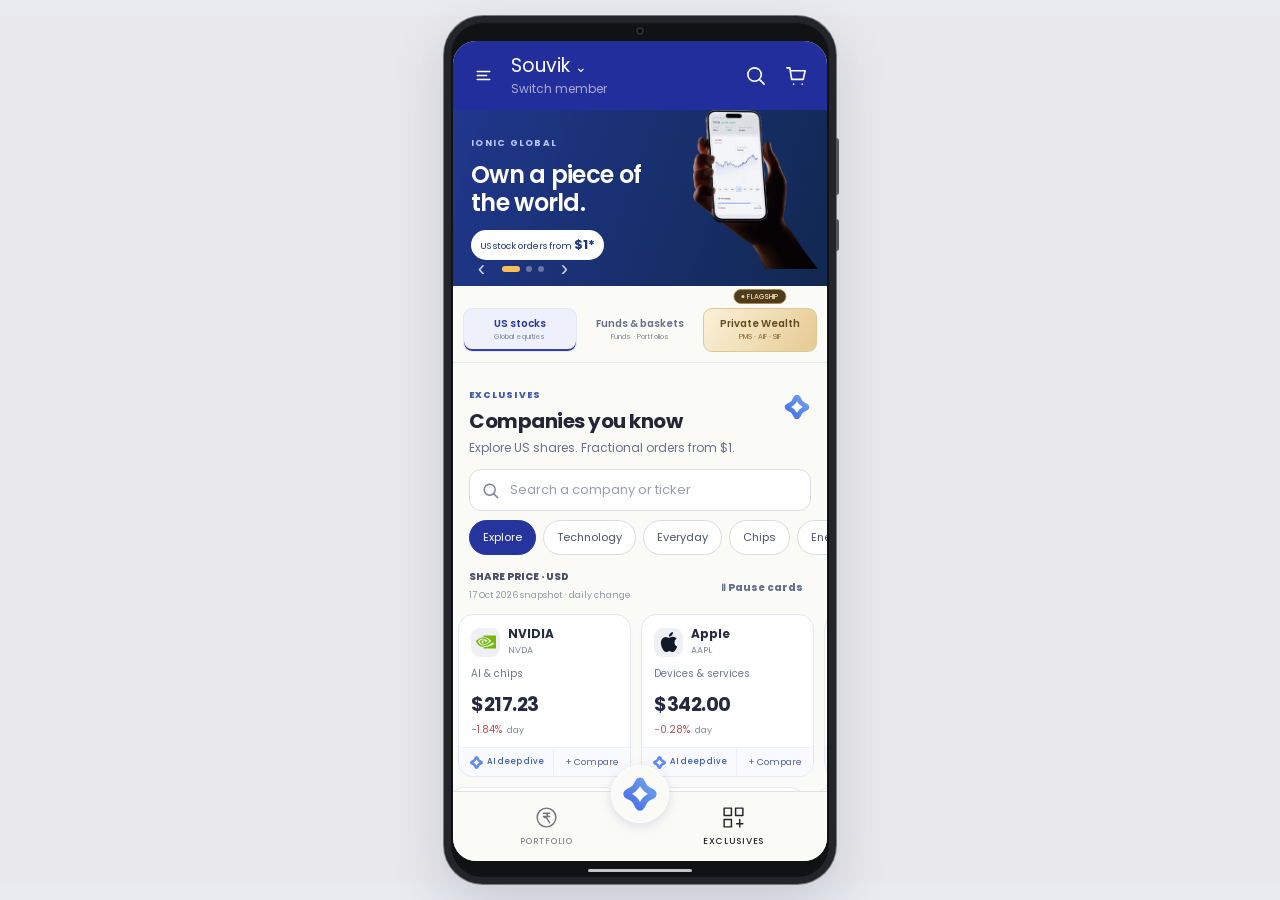
==== index.html @ fc3d350d "Add skippable Private Wealth inner-circle welcome animation" ====
<!doctype html>
<html lang="en">
<head>
  <meta charset="utf-8">
  <meta name="viewport" content="width=device-width,initial-scale=1,viewport-fit=cover">
  <meta name="theme-color" content="#252e9b">
  <title>Ionic Exclusives · Explore</title>
  <link rel="stylesheet" href="screener.css?v=4">
  <link rel="stylesheet" href="solution.css?v=9">
  <link rel="stylesheet" href="device-shell.css?v=4">
  <link rel="stylesheet" href="ai-deep-dive.css?v=1">
  <link rel="stylesheet" href="private-wealth-welcome.css?v=1">
</head>
<body>
  <main class="phone">
    <header class="head"><button class="icon" id="menu" aria-label="Menu"><svg viewBox="0 0 24 24"><path d="M4 7h16M4 12h12M4 17h16"/></svg></button><div class="member">Souvik <span>⌄</span><small>Switch member</small></div><button class="icon" id="headerSearch" aria-label="Search"><svg viewBox="0 0 24 24"><circle cx="11" cy="11" r="7"/><path d="m16 16 5 5"/></svg></button><button class="icon" id="cart" aria-label="Cart"><svg viewBox="0 0 24 24"><path d="M2 4h3l2 12h12l2-9H6M9 21h.01M18 21h.01"/></svg></button></header>
    <div class="scroll" id="scroll">
      <section class="hero" aria-label="Featured global investing"><div class="hero-copy"><span class="hero-overline">IONIC GLOBAL</span><h1>Own a piece of<br>the world.</h1><span class="hero-min">US stock orders from <b>$1*</b></span></div><img src="assets/global-phone.webp" alt="Ionic global investing preview"><div class="hero-dots"><i class="on"></i><i></i><i></i></div></section>
      <nav class="quick-nav" aria-label="Investment categories"><button id="jumpGlobal"><span>US stocks</span><small>Global equities</small></button><button id="jumpFunds"><span>Funds & baskets</span><small>Funds · Portfolios</small></button><div class="private-wealth-tab"><em class="flagship-tag" aria-hidden="true"><i></i>Flagship</em><button id="jumpMore" aria-label="Private Wealth, flagship: PMS, AIF and SIF"><span>Private Wealth</span><small>PMS · AIF · SIF</small></button></div></nav>
      <section class="discover" id="discover"><div class="section-head"><div><span class="eyebrow">EXCLUSIVES</span><h2>Companies you know</h2></div><span class="spark" aria-hidden="true"><svg viewBox="0 0 48 48" aria-hidden="true"><defs><linearGradient id="sectionStarGradient" x1="0" x2="1" y1="1" y2="0"><stop stop-color="#4365ea"/><stop offset="1" stop-color="#76a9ea"/></linearGradient></defs><path d="M24 3c6 0 7 8 10 11s11 4 11 10-8 7-11 10-4 11-10 11-7-8-10-11S3 30 3 24s8-7 11-10S18 3 24 3Z" fill="url(#sectionStarGradient)"/><path d="M24 14c3 5 5 7 10 10-5 3-7 5-10 10-3-5-5-7-10-10 5-3 7-5 10-10Z" fill="white"/></svg></span></div><p class="section-sub">Explore US shares. Fractional orders from $1.</p>
        <label class="search"><svg viewBox="0 0 24 24"><circle cx="11" cy="11" r="7"/><path d="m16 16 5 5"/></svg><input id="stockSearch" type="search" placeholder="Search a company or ticker" autocomplete="off"><button id="clearSearch" type="button" aria-label="Clear search" hidden>×</button></label>
        <div class="chips" id="chips" role="tablist" aria-label="Stock filters"><button class="active" data-filter="all" role="tab" aria-selected="true">Explore</button><button data-filter="technology" role="tab" aria-selected="false">Technology</button><button data-filter="everyday" role="tab" aria-selected="false">Everyday</button><button data-filter="semiconductors" role="tab" aria-selected="false">Chips</button><button data-filter="energy" role="tab" aria-selected="false">Energy</button><button data-filter="banking" role="tab" aria-selected="false">Banking</button></div>
        <div class="product-label"><span>SHARE PRICE · USD <small>17 Oct 2026 snapshot · daily change</small></span><button id="motionToggle" class="motion-control" aria-pressed="false">Ⅱ Pause cards</button><button id="compareTrigger" class="compare-trigger" hidden>Compare <b id="compareCount">0</b> ↗</button></div>
        <div class="stock-list" id="stockList"></div>
        <div class="funding-note"><span>ⓘ</span><p><b>US equities · capital at risk.</b> $1 is the order minimum. Account funding and FX charges are separate.</p></div>
      </section>
      <section class="other" id="other"><div class="section-head"><div><span class="eyebrow">FUNDS & STRATEGIES</span><h2>Prefer a portfolio?</h2></div></div><div class="product-tabs" role="tablist" aria-label="Other investments"><button class="active" data-product="funds" role="tab" aria-selected="true">Mutual funds</button><button data-product="managed" role="tab" aria-selected="false">Managed US</button><button data-product="edge" role="tab" aria-selected="false">Stock basket</button></div><div id="otherContent"></div></section>
      <section class="catalogue" id="flagship"><div class="flagship-heading"><span class="eyebrow">IONIC · FLAGSHIP</span><h2>Specialist strategies.<br>Distinct possibilities.</h2><p>PMS, AIF and SIF, together in one place.</p></div><button data-app-section="pms"><span class="cat-icon">◈</span><span><b>Portfolio Management</b><small>Yield Enhancer · Fixed income<br>Captured minimum ₹50L · 9 PMS</small></span><strong>›</strong></button><button data-app-section="aif"><span class="cat-icon">◎</span><span><b>Alternative Investments</b><small>India Multimanager · Equity<br>Captured minimum ₹1.4Cr · 3 AIF</small></span><strong>›</strong></button><button data-app-section="sif"><span class="cat-icon">▧</span><span><b>Specialized Funds</b><small>RedHex · Hybrid long-short<br>Captured minimum ₹10L · 6 SIF</small></span><strong>›</strong></button><p class="flagship-note">Examples from supplied Ionic screens. Eligibility and current terms apply; returns are not guaranteed.</p></section>
      <p class="footer-note">Interactive concept · historical product data. No orders are placed. Check current terms with the provider.</p>
    </div>
    <nav class="bottom" aria-label="Primary"><button id="portfolioNav"><svg viewBox="0 0 24 24" aria-hidden="true"><circle cx="12" cy="12" r="9"/><path d="M9 8h6M9 11h6m-4 0 4 6m-5-9c4 0 4 4 0 4"/></svg><small>PORTFOLIO</small></button><span class="star" aria-hidden="true"><svg viewBox="0 0 48 48" aria-hidden="true"><defs><linearGradient id="starGradient" x1="0" x2="1" y1="1" y2="0"><stop stop-color="#4365ea"/><stop offset="1" stop-color="#76a9ea"/></linearGradient></defs><path d="M24 3c6 0 7 8 10 11s11 4 11 10-8 7-11 10-4 11-10 11-7-8-10-11S3 30 3 24s8-7 11-10S18 3 24 3Z" fill="url(#starGradient)"/><path d="M24 14c3 5 5 7 10 10-5 3-7 5-10 10-3-5-5-7-10-10 5-3 7-5 10-10Z" fill="white"/></svg></span><button class="active" id="exclusivesNav"><svg viewBox="0 0 24 24" aria-hidden="true"><rect x="3" y="3" width="7" height="7"/><rect x="14" y="3" width="7" height="7"/><rect x="3" y="14" width="7" height="7"/><path d="M18 14v7m-3-3h6"/></svg><small>EXCLUSIVES</small></button></nav>
    <div class="overlay" id="overlay" hidden><section class="sheet" role="dialog" aria-modal="true" aria-labelledby="sheetTitle"><div class="sheet-bar"><span></span><button id="closeSheet" aria-label="Close">×</button></div><div id="sheetContent"></div></section></div>
  </main>
  <script src="screener.js?v=4"></script>
  <script src="strategy-data.js?v=1"></script>
  <script src="solution.js?v=8"></script>
  <script src="ai-research-data.js?v=1"></script>
  <script src="ai-deep-dive.js?v=1"></script>
  <script src="private-wealth-welcome.js?v=1"></script>
  <script src="device-shell.js?v=4"></script>
</body>
</html>
---- screener.css ----
:root{font-family:Roboto,"Segoe UI",Arial,sans-serif;color:#242638;background:#e9ebf0}*{box-sizing:border-box}body{margin:0}button,input{font:inherit}button{cursor:pointer}.phone{width:min(100%,420px);height:100dvh;margin:auto;background:#fafaf7;position:relative;display:flex;flex-direction:column;overflow:hidden;box-shadow:0 15px 55px #18224c21}.status{height:26px;background:#fff;color:#343744;display:flex;justify-content:space-between;align-items:center;padding:0 18px;font-size:12px;flex:none}.status-icons{font-size:10px;color:#5867c4}.head{height:66px;flex:none;background:#26309c;color:white;display:flex;align-items:center;padding:0 15px;gap:13px}.icon{border:0;background:none;color:white;width:27px;height:30px;padding:2px;display:grid;place-items:center}.icon svg,.search svg{width:24px;height:24px;fill:none;stroke:currentColor;stroke-width:1.8;stroke-linecap:round;stroke-linejoin:round}.member{font-size:19px;line-height:1.05;flex:1}.member span{font-size:16px}.member small{display:block;color:#bfc5ef;font-size:12px;margin-top:5px}.scroll{flex:1;overflow:auto;scrollbar-width:none;padding-bottom:25px}.scroll::-webkit-scrollbar{display:none}.hero{height:167px;background:linear-gradient(115deg,#20378d 0%,#112851 80%);position:relative;overflow:hidden;color:white}.hero-copy{position:relative;z-index:1;padding:20px 19px}.hero-overline{font-size:9px;letter-spacing:.14em;color:#bac7ff;font-weight:700}.hero h1{font-family:Georgia,serif;font-size:25px;line-height:1.06;margin:11px 0 13px;letter-spacing:-.03em}.hero-min{display:inline-block;background:#fff;color:#1b3377;padding:7px 10px;border-radius:20px;font-size:11px}.hero-min b{font-size:13px}.hero img{position:absolute;width:171px;height:178px;object-fit:contain;right:7px;top:0}.hero-dots{position:absolute;bottom:9px;left:19px;display:flex;gap:4px}.hero-dots i{width:5px;height:5px;border-radius:5px;background:#ffffff6b}.hero-dots i.on{width:14px;background:#ffc268}.discover,.other{padding:19px 17px 0}.section-head{display:flex;align-items:end;justify-content:space-between}.eyebrow{font-size:9px;font-weight:800;letter-spacing:.13em;color:#4158ad}.section-head h2,.assisted h2{font-family:Georgia,serif;font-size:21px;line-height:1.12;letter-spacing:-.025em;margin:5px 0 0}.spark{font-size:26px;color:#6880e8}.section-sub{font-size:12px;color:#777d8d;margin:7px 0 14px}.search{height:43px;background:#fff;border:1px solid #dcdfea;border-radius:10px;display:flex;align-items:center;gap:8px;padding:0 11px;color:#77809a}.search svg{width:19px;height:19px}.search input{border:0;outline:0;min-width:0;flex:1;font-size:13px;background:transparent;color:#252b3c}.search input::placeholder{color:#989dac}.search button{background:none;border:0;font-size:21px;color:#727a92}.chips,.product-tabs{display:flex;gap:7px;overflow:auto;scrollbar-width:none;margin:12px -17px 0;padding:0 17px 4px}.chips::-webkit-scrollbar,.product-tabs::-webkit-scrollbar{display:none}.chips button,.product-tabs button{white-space:nowrap;border:1px solid #d8dce7;background:#fff;color:#4d5366;border-radius:18px;padding:7px 12px;font-size:11px}.chips button.active,.product-tabs button.active{background:#26349e;border-color:#26349e;color:#fff}.product-label{display:flex;align-items:center;justify-content:space-between;color:#4b5269;font-size:10px;font-weight:800;letter-spacing:.07em;margin:12px 0 7px}.product-label small{font-weight:400;letter-spacing:0;color:#9297a5;margin-left:5px;font-size:9px}.compare-trigger{border:0;background:none;color:#3447b7;font-size:11px;font-weight:700}.compare-trigger b{background:#e8ebff;border-radius:9px;padding:2px 5px}.stock-list{background:#fff;border:1px solid #e4e6eb;border-radius:13px;overflow:hidden}.stock-row{display:grid;grid-template-columns:35px minmax(0,1fr) auto;column-gap:9px;align-items:center;padding:11px 10px 10px;min-height:78px;position:relative}.stock-row+.stock-row{border-top:1px solid #eceef1}.stock-logo{width:34px;height:34px;border-radius:10px;background:#eef0f6;display:grid;place-items:center;font-weight:800;font-size:17px;color:#42495d}.stock-logo img{width:22px;height:22px;object-fit:contain}.stock-logo.nvidia{background:#eef9e7}.stock-logo.apple{background:#eef0f2}.stock-logo.google{background:#f0f4ff}.stock-logo.microsoft{background:#f1f3f8}.stock-main{min-width:0}.stock-main strong,.stock-main small{display:block;white-space:nowrap;overflow:hidden;text-overflow:ellipsis}.stock-main strong{font-size:13px}.stock-main small{font-size:10px;color:#8d93a1;margin-top:3px}.stock-right{text-align:right;white-space:nowrap}.stock-right strong{display:block;font-size:13px}.stock-right small{display:block;margin-top:3px;font-size:10px}.up{color:#0b9d65}.down{color:#d54c62}.stock-actions{grid-column:2/4;display:flex;justify-content:space-between;align-items:center;margin-top:9px}.stock-actions .fraction{font-size:10px;color:#5360a8}.stock-actions .fraction b{color:#26349e}.stock-actions button.buy{border:0;background:#132c6b;color:#fff;border-radius:7px;padding:6px 13px;font-size:11px;font-weight:700}.stock-actions button.compare{border:0;background:none;color:#777e92;font-size:11px;padding:5px 0}.stock-actions button.compare.selected{color:#2a42ab;font-weight:700}.empty{padding:25px 15px;text-align:center;color:#72798a;font-size:13px}.funding-note{display:flex;gap:7px;background:#eff2fa;color:#68718a;border-radius:9px;margin-top:10px;padding:9px 10px}.funding-note span{color:#3447ab;font-size:14px}.funding-note p{margin:0;font-size:10px;line-height:1.4}.funding-note b{color:#333b58}.other{padding-top:27px}.product-tabs{margin-top:15px}.other-card{background:#fff;border:1px solid #e5e7ec;border-radius:12px;margin-top:10px;overflow:hidden}.other-card .card-title{font-size:13px;font-weight:700;padding:14px 13px 8px}.other-card .card-sub{color:#818798;font-size:10px;padding:0 13px 10px}.fund-row{display:grid;grid-template-columns:1fr auto;align-items:center;gap:8px;border-top:1px solid #eceef1;padding:11px 13px}.fund-row b{font-size:12px}.fund-row small{display:block;font-size:10px;color:#999eaa;margin-top:3px}.fund-row strong{font-size:13px;color:#0b9d65;text-align:right}.fund-row strong small{font-weight:400}.fund-row button,.other-cta{border:0;background:#ecf0ff;color:#253fa9;border-radius:7px;padding:7px 10px;font-size:10px;font-weight:700}.fund-row button{grid-column:2}.other-metrics{display:flex;justify-content:space-between;border-top:1px solid #eceef1;padding:12px 13px}.other-metrics div{display:flex;flex-direction:column;gap:4px}.other-metrics small{color:#9297a6;font-size:10px}.other-metrics b{font-size:12px}.other-cta{margin:0 13px 13px;padding:9px 13px}.other-disclosure{font-size:10px;color:#858b98;margin:9px 2px 0;line-height:1.4}.assisted{margin:27px 17px 0;padding:17px;border-radius:12px;background:#eef0f5}.assisted p{font-size:12px;color:#767b89;margin:7px 0 13px}.assisted button{border:0;background:#fff;border-radius:7px;padding:9px 12px;color:#27399c;font-weight:700;font-size:11px}.assisted button span{margin-left:9px}.footer-note{font-size:9px;color:#a2a6af;line-height:1.4;padding:13px 18px 0}.bottom{height:69px;flex:none;background:#f8f8f5;border-top:1px solid #dee0e5;display:flex;justify-content:space-around;align-items:center;position:relative}.bottom button{border:0;background:none;color:#828898;display:flex;flex-direction:column;align-items:center;gap:3px;font-size:11px;letter-spacing:.06em;min-width:100px}.bottom button.active{color:#262d42}.bottom small{font-size:9px}.rupee,.grid-icon{font-size:22px;height:27px}.rupee{border:1px solid #9196a2;border-radius:50%;font-size:17px;width:26px;height:26px}.star{position:absolute;left:50%;transform:translateX(-50%);top:-25px;width:55px;height:55px;border-radius:50%;background:#f6f7fb;color:#5578df;box-shadow:0 3px 12px #43529032;display:grid;place-items:center;font-size:27px}.overlay{position:absolute;inset:0;background:#11162a8c;z-index:20;display:flex;align-items:end}.overlay[hidden]{display:none}.sheet{background:#fff;border-radius:18px 18px 0 0;width:100%;max-height:83%;overflow:auto;padding:0 18px calc(22px + env(safe-area-inset-bottom));box-shadow:0 -10px 30px #1d264533}.sheet-bar{height:37px;display:flex;justify-content:center;align-items:start;position:sticky;top:0;background:#fff;z-index:1}.sheet-bar span{width:37px;height:4px;border-radius:4px;background:#d5d9e1;margin-top:9px}.sheet-bar button{position:absolute;right:0;top:4px;background:none;border:0;color:#596072;font-size:25px}.sheet h2{font-family:Georgia,serif;font-size:23px;margin:1px 0 6px}.sheet p{color:#737a8b;font-size:12px;line-height:1.45}.sheet .quote{font-size:24px;color:#252c47;font-weight:800;margin:13px 0}.sheet .quote small{font-size:12px;font-weight:500;margin-left:6px}.sheet-facts{border:1px solid #e6e8ee;border-radius:10px;margin:16px 0;overflow:hidden}.sheet-facts div{display:flex;justify-content:space-between;gap:10px;padding:10px 12px;font-size:11px}.sheet-facts div+div{border-top:1px solid #edf0f4}.sheet-facts span{color:#848a99}.sheet-facts b{text-align:right}.sheet .primary{display:block;border:0;background:#152d72;color:#fff;border-radius:8px;padding:12px;width:100%;font-weight:700;font-size:13px}.sheet .secondary{display:block;border:0;background:none;color:#4252a0;margin:9px auto 0;font-size:11px}.step-note{background:#f1f3fa;border-radius:9px;padding:10px 11px;margin:14px 0!important;color:#565f77!important}.compare-table{display:grid;grid-template-columns:1fr 1fr;gap:8px;margin:15px 0}.compare-table article{border:1px solid #e2e6ef;border-radius:10px;padding:11px}.compare-table b,.compare-table small{display:block}.compare-table small{color:#8990a0;margin-top:9px;font-size:10px}.compare-table strong{display:block;margin-top:3px;font-size:13px}.nav-placeholder{text-align:center;padding:12px 0}
@media(min-width:600px){.phone{height:min(900px,95dvh);margin:2.5dvh auto;border-radius:18px}.status{border-radius:18px 18px 0 0}}
.catalogue{margin:27px 17px 0;padding:17px;border-radius:12px;background:#eef0f5}.catalogue h2{font-family:Georgia,serif;font-size:21px;margin:5px 0 14px}.catalogue>button:not(.full-app){display:flex;align-items:center;gap:11px;text-align:left;background:#fff;border:1px solid #e2e5ee;border-radius:10px;width:100%;padding:10px;margin-top:7px;color:#263049}.catalogue>button>span:nth-child(2){flex:1}.catalogue b,.catalogue small{display:block}.catalogue b{font-size:12px}.catalogue small{font-size:10px;color:#8b91a0;margin-top:3px}.catalogue .cat-icon{width:30px;height:30px;border-radius:8px;background:#e7ecff;color:#405ac3;display:grid;place-items:center;font-size:18px}.catalogue strong{font-size:19px;color:#8290b4}.catalogue .full-app{border:0;background:none;color:#3045a9;margin-top:13px;font-size:11px;font-weight:700;padding:4px 0}
---- solution.css ----
/* Solution refinement: compact Android cards, calmer type and motion controls. */
.phone{max-width:420px;background:#f7f8fc}.head{height:60px}.hero{height:146px}.hero-copy{padding:17px 20px}.hero h1{font-family:"Segoe UI",Arial,sans-serif;font-size:25px;font-weight:650;line-height:1.12;margin:8px 0 10px}.hero img{width:152px;height:158px;right:12px;top:0}.hero-overline{font-size:9px}.hero-min{padding:5px 9px}.hero-dots{display:none}

.discover,.other{padding:17px 16px 0}.section-head h2,.catalogue h2{font-family:"Segoe UI",Arial,sans-serif;font-size:20px;font-weight:650;letter-spacing:-.5px}.eyebrow{font-size:9px;letter-spacing:.12em}.section-sub{font-size:12px;margin:7px 0 12px;color:#69728a}.search{height:42px;border-radius:12px}.chips{margin-top:9px}.chips button{font-size:11px;padding:8px 13px}.product-label{margin:10px 0 8px;letter-spacing:0}.product-label small{display:block;margin:4px 0;font-size:9px}.motion-control{background:transparent;border:0;color:#64718c;font-size:10px;padding:8px;min-height:32px}.discovery-rails{margin:0 -16px}.stock-rail{overflow-x:auto;scrollbar-width:none;touch-action:pan-x;cursor:grab;margin-bottom:10px;overscroll-behavior-x:contain}.stock-rail::-webkit-scrollbar{display:none}.stock-rail:active{cursor:grabbing}.rail-track,.rail-group{display:flex;width:max-content}.rail-group{gap:10px;padding-right:10px}.discovery-card{width:173px;flex:none;background:#fff;border:1px solid #e3e7f2;border-radius:15px;overflow:hidden;user-select:none;box-shadow:0 2px 5px #18295304}.card-open{width:100%;padding:12px 12px 9px;background:none;border:0;text-align:left;color:#242b40;display:block}.card-heading{display:flex;align-items:center;gap:8px}.card-heading b{display:block;font-size:12px;line-height:1.15;max-width:108px;white-space:nowrap;overflow:hidden;text-overflow:ellipsis}.card-heading small{display:block;color:#7e8799;font-size:9px;margin-top:3px}.stock-logo{width:29px;height:29px;flex:none;border-radius:9px;font-size:14px}.stock-logo img{width:20px;height:20px}.business{display:block;color:#6e778c;font-size:10px;margin-top:9px}.card-price{display:block;font-size:19px;font-weight:650;letter-spacing:-.5px;margin-top:8px}.card-move{display:block;font-size:10px;margin-top:3px}.card-move small{color:#838a9b;font-size:9px;margin-left:2px}.card-compare{width:100%;background:#f9faff;border:0;border-top:1px solid #edf0f7;color:#53619c;font-size:10px;height:29px}.card-compare.selected{color:#26349e;background:#edf0ff;font-weight:700}.discovery-grid{display:grid;grid-template-columns:1fr 1fr;gap:10px}.discovery-grid .discovery-card{width:100%}.compare-trigger{font-size:11px;background:#e9edff;border-radius:8px;padding:8px 10px}.compare-trigger:disabled{color:#7982a1}.funding-note{margin:10px 0 0;padding:9px 11px;border-radius:9px;background:#eef1f8;gap:7px}.funding-note p{font-size:10px;line-height:1.5}.funding-note p b{font-weight:600}.funding-note span{font-size:13px}.other{padding-top:24px}.fund-intro{font-size:12px;font-weight:600;display:flex;justify-content:space-between;margin:14px 0 8px}.fund-intro span{font-size:9px;color:#8790a3;font-weight:400}.fund-tile{display:flex;width:100%;gap:10px;align-items:center;background:#fff;border:1px solid #e5e8f0;border-radius:12px;padding:13px 11px;margin:8px 0;text-align:left;color:#30374b}.fund-tile img{width:31px;height:31px;object-fit:contain}.fund-tile>span{flex:1}.fund-tile b{font-size:12px;line-height:1.4;display:block}.fund-tile small{display:block;font-size:9px;color:#7d8596;margin-top:4px}.fund-tile>strong{color:#138066;font-size:16px;font-weight:650;text-align:right;white-space:nowrap}.fund-tile>strong small{color:#5869a0;font-weight:500}.managed-card{background:#fff;border:1px solid #e3e7f2;border-radius:15px;padding:17px;margin-top:13px}.managed-card>small{font-size:9px;color:#77829c;letter-spacing:.07em}.managed-card h3{font-size:20px;margin:8px 0}.managed-card p{font-size:12px;line-height:1.5;color:#69738a}.managed-symbol{float:right;background:#edf3ff;font-size:30px;width:42px;height:42px;text-align:center;color:#34548c;border-radius:9px}.basket-symbol{float:right;width:42px;height:42px;object-fit:contain}.managed-card .small-risk{font-size:10px}.other-cta{min-height:42px;border-radius:10px}.catalogue{padding:24px 16px 0}.catalogue button{min-height:60px;border-radius:12px}.footer-note{font-size:9px;line-height:1.5;padding:18px 20px 10px}.bottom{height:67px}.bottom .star{width:49px;height:49px;font-size:28px}.bottom small{font-size:9px;letter-spacing:.08em}.detail-company{display:flex;align-items:center;gap:10px;font-size:12px;color:#64708a;margin:12px 0}.detail-price{font-size:34px;font-weight:650;letter-spacing:-1px;margin:20px 0 4px}.detail-price>span{display:inline-block;font-size:12px;font-weight:500;margin-left:10px;letter-spacing:0}.capture-label{font-size:10px!important;color:#7d879b!important}.sheet h2{font-size:24px}.sheet h3{font-size:15px;margin:24px 0 5px}.sheet p{font-size:13px;line-height:1.55}.sheet-facts>div{font-size:12px;padding:12px 0}.risk-line{background:#fff6eb;padding:12px 14px;border-radius:12px;margin:16px 0;color:#665139}.risk-line b{font-size:12px}.risk-line p{font-size:12px;margin:5px 0 0}.sheet details{margin:16px 0;font-size:12px;color:#606b80}.sheet summary{cursor:pointer;color:#2b3b77;padding:8px 0;font-weight:600}.sheet .primary{min-height:46px;border-radius:12px}.sheet .secondary{min-height:42px}.setup-steps{padding-left:23px;margin:24px 0}.setup-steps li{padding:0 0 22px 8px;font-size:14px}.setup-steps span{display:block;color:#758095;font-size:12px;margin-top:5px;line-height:1.5}.up{color:#138066}.down{color:#ba4c58}.sheet-bar button{min-width:42px;min-height:42px}.sheet{max-height:91dvh}.empty{grid-column:1/-1;font-size:13px}button:focus-visible,input:focus-visible{outline:2px solid #536ae5;outline-offset:3px}.card-open:focus-visible{outline-offset:-3px}.product-tabs{margin-top:12px}.product-tabs button{min-height:36px}
@media(prefers-reduced-motion:reduce){*{scroll-behavior:auto!important;animation:none!important;transition:none!important}}
.sheet h2{font-family:"Segoe UI",Arial,sans-serif}.sheet-facts>div{padding-left:10px;padding-right:10px}

[hidden]{display:none!important}





.catalogue{padding:16px!important;margin:0!important}.flagship-heading{border-radius:14px;background:linear-gradient(125deg,#172944,#263d60);color:#f9ecd0;padding:20px;margin-bottom:12px}.flagship-heading .eyebrow{color:#e4c58a}.flagship-heading h2{color:#fff6e6;margin:10px 0;font-size:23px;line-height:1.22}.flagship-heading p{font-size:11px;margin:0;color:#d8deea}.catalogue>button{border:1px solid #e6ddcb!important;border-radius:12px;margin-bottom:9px;padding:13px!important;min-height:86px;background:#fff!important}.catalogue>button small{line-height:1.6;font-size:10px}.catalogue .cat-icon{color:#a77e36;background:#f8f1e2}.flagship-note{font-size:10px;line-height:1.5;color:#70798a}.footer-note{font-size:9px}
/* Category-led heroes and a complete specialist catalogue. */
.phone .hero{height:176px;flex:none;background:linear-gradient(110deg,#20378d,#112851);cursor:grab}
.phone .hero[data-category=funds]{background:linear-gradient(110deg,#222d8b,#131a49)}
.phone .hero[data-category=flagship]{background:linear-gradient(110deg,#172c46,#263e55)}
.phone .hero-copy{padding:18px 18px}.phone .hero h1{font-family:Poppins,Arial,sans-serif;font-size:24px;font-weight:600;line-height:1.18;letter-spacing:-.7px;margin:8px 0 12px}
.phone .hero-min{font-size:9px;max-width:240px}.phone .hero img{width:143px;height:159px;right:0;top:0;opacity:.96}
.phone .hero[data-category=funds] img{width:137px;height:128px;top:25px;right:-8px;opacity:.7}
.phone .hero[data-category=flagship] img{width:160px;height:135px;top:21px;right:-28px;opacity:.7}
.hero-controls{position:absolute;left:16px;bottom:3px;display:flex;align-items:center;gap:8px;z-index:2}.hero-controls>button{background:none;border:0;color:#fff;font:22px Arial;width:25px;height:28px;padding:0;opacity:.8}.hero-pagination{display:flex;gap:6px}.hero-pagination button{border:0;width:6px;height:6px;background:#ffffff55;border-radius:9px;padding:0}.hero-pagination button.on{width:18px;background:#ffbd57}


.catalogue .strategy-intro{padding:4px 0 15px}.catalogue .strategy-intro h2{font-size:22px;line-height:1.3;margin:7px 0}.strategy-intro p{font-size:11px;color:#7b8090;line-height:1.5;margin:7px 0}
.strategy-jumps{display:flex;gap:8px;position:sticky;top:58px;background:#fafaf7;padding:8px 0;z-index:4}.strategy-jumps button{flex:1;border:1px solid #e4dfd4;background:#fff;color:#394051;border-radius:9px;padding:10px;font-size:12px;font-weight:600}.strategy-jumps small{margin-left:4px;font-size:10px;color:#9a8052}
.strategy-section{scroll-margin-top:112px}.strategy-section>header{padding:22px 0 5px}.strategy-section>header>span{font-size:9px;color:#a37d3f;letter-spacing:.1em;font-weight:600}.strategy-section>header h2{font-size:20px;margin:7px 0}.strategy-section>header p{font-size:11px;color:#7b8090;margin:7px 0 13px}
.strategy-card{background:#fff;border:1px solid #e6e6e2;border-radius:14px;margin-bottom:13px;padding:16px}.strategy-provider{display:flex;gap:8px;align-items:center}.strategy-provider>span{border:1px solid #e5d9bf;color:#8d6c36;background:#fcf7ed;border-radius:5px;padding:3px 5px;font-size:9px;font-weight:600}.strategy-provider small{font-size:9px;color:#7a7e87;letter-spacing:.04em;flex:1}.strategy-card h3{font-size:17px;line-height:1.3;font-weight:600;margin:11px 0 8px;color:#262a37}.strategy-card p{font-size:11px;line-height:1.6;color:#777d8c;margin:0 0 13px}.strategy-card dl{display:grid;grid-template-columns:1fr 1fr;gap:14px 10px;border-top:1px solid #efefed;padding-top:13px;margin:0 0 14px}.strategy-card dt{font-size:9px;color:#858998}.strategy-card dd{font-size:12px;font-weight:600;margin:4px 0 0;color:#363c4d}.strategy-cta{display:flex;justify-content:space-between;padding:11px 13px;border-radius:8px;background:#f0f1fa;color:#263590;text-decoration:none;font-size:11px;font-weight:600}.strategy-source{font-size:10px;line-height:1.6;color:#898d98;padding:10px 0}
.stock-logo img{object-fit:contain}.stock-logo.bac img,.stock-logo.avgo img{width:24px;height:24px}

.catalogue{background:#fafaf7!important;border-radius:0!important}.strategy-jumps button small{display:inline;margin:0 0 0 4px;color:#9a8052;font-size:10px}.strategy-intro{display:none}





.flagship-tag{display:inline-flex;align-items:center;gap:3px;font:500 6px Poppins,Arial,sans-serif;letter-spacing:.02em;text-transform:uppercase;font-style:normal;color:#f4dfac;background:#4f3b1e;border:1px solid #ae8b4b;border-radius:10px;padding:3px 4px;white-space:nowrap}
.flagship-tag i{width:3px;height:3px;border-radius:50%;background:#f6d991;box-shadow:0 0 0 0 #f5d58d66;animation:flagshipPulse 4.5s ease-in-out infinite}
.hero-flagship{font-size:7px;padding:4px 6px;margin-left:4px;vertical-align:middle}

@keyframes flagshipPulse{0%,100%{box-shadow:0 0 0 0 #f5d58d00;opacity:.75}45%{box-shadow:0 0 0 3px #f5d58d32;opacity:1}70%{box-shadow:0 0 0 5px #f5d58d00;opacity:1}}
@media(prefers-reduced-motion:reduce){.flagship-tag i{animation:none;box-shadow:none}}

.flagship-tag{animation:flagshipGlow 4.5s ease-in-out infinite}
@keyframes flagshipGlow{0%,100%{box-shadow:0 0 0 0 #cfaa5c00}45%{box-shadow:0 0 8px 2px #cfaa5c40}75%{box-shadow:0 0 4px 0 #cfaa5c10}}

@media(prefers-reduced-motion:reduce){.flagship-tag{animation:none;box-shadow:none}}





.strategy-jumps{top:66px}.strategy-section{scroll-margin-top:124px}

/* Equal category tabs; the flagship badge sits outside the Private Wealth button. */
.quick-nav{display:grid;grid-template-columns:repeat(3,minmax(0,1fr));gap:6px;position:sticky;top:0;z-index:5;padding:22px 10px 10px;background:#fafaf7;border-bottom:1px solid #e8eaf3;min-height:76px;align-items:center}
.quick-nav>button,.private-wealth-tab>button{height:44px;min-height:44px;width:100%;border:1px solid transparent;border-radius:9px;background:transparent;color:#657087;font-family:Poppins,Arial,sans-serif;padding:5px 2px;display:flex;flex-direction:column;align-items:center;justify-content:center;gap:3px;line-height:1.2;white-space:nowrap}
.quick-nav button>span{font-size:10px;font-weight:600}.quick-nav button>small{font-size:7px;font-weight:400;letter-spacing:.02em;color:#858b9b}
.quick-nav button.selected{background:#eef0fc;border-color:#e4e7f6;color:#273499;box-shadow:inset 0 -2px #343eaa}
.private-wealth-tab{height:44px;position:relative;min-width:0}
.private-wealth-tab>.flagship-tag{position:absolute;bottom:calc(100% + 4px);left:50%;transform:translateX(-50%);font-size:7px;line-height:1;padding:3px 7px;pointer-events:none}
.private-wealth-tab>button{background:linear-gradient(120deg,#fbf1d8,#e5cb93);border-color:#dfc897;color:#654c20}
.private-wealth-tab>button>small{color:#8b6b32}.private-wealth-tab>button.selected{background:linear-gradient(120deg,#fbf1d8,#e5cb93);border-color:#c7a568;color:#654c20;box-shadow:inset 0 -2px #a7792f}
.private-wealth-tab:hover .flagship-tag,.private-wealth-tab:focus-within .flagship-tag,.private-wealth-tab:hover .flagship-tag i,.private-wealth-tab:focus-within .flagship-tag i{animation-play-state:paused}
.strategy-jumps{top:76px}.strategy-section{scroll-margin-top:134px}
---- device-shell.css ----
@import url('https://fonts.googleapis.com/css2?family=Poppins:wght@400;500;600;700&display=swap');
/* Android presentation frame, shared across the proposed discovery and detail routes. */
html,body{min-height:100%;background:#e9e9ed}
.device-frame{width:min(392px,calc(100% - 28px));height:min(920px,calc(100dvh - 32px));margin:16px auto;position:relative;border:7px solid #242529;border-radius:39px;background:#111214;box-shadow:0 0 0 1px #77797f,0 20px 55px #1b203a29;display:flex;flex-direction:column;padding:0 2px}
.device-frame::before,.device-frame::after{content:'';position:absolute;width:3px;background:#55565c;border-radius:0 3px 3px 0;right:-10px}
.device-frame::before{height:57px;top:115px}.device-frame::after{height:32px;top:196px}
.device-top{height:18px;flex:none;position:relative}.device-camera{position:absolute;width:8px;height:8px;left:50%;top:4px;transform:translateX(-50%);border-radius:50%;background:#070809;box-shadow:inset 0 0 0 2px #292c34,0 0 0 1px #090a0c}
.device-bottom{height:16px;flex:none;position:relative}.device-bottom::after{content:'';position:absolute;bottom:5px;left:36%;right:36%;height:3px;border-radius:4px;background:#c3c5cb}
.device-frame>.phone,.device-frame>.app-shell{width:100%;max-width:none;height:auto;min-height:0;margin:0;flex:1;border-radius:23px;box-shadow:none;overflow:hidden}
.device-frame>.phone{font-family:Inter,Roboto,'Segoe UI',Arial,sans-serif;background:#fafaf7}
.device-frame .status,.device-frame .app-shell::before,.device-frame .app-shell::after{display:none!important}
.device-frame>.app-shell{padding-top:0}
.device-frame .app-shell>.scroll{top:69px}
.device-frame .app-shell>.scroll.home.exclusives-home{top:84px}
.device-frame .app-shell>.fund-list-scroll,.device-frame .app-shell>.cart-screen{top:75px}
.phone .head{background:#232e9d;height:69px;padding:0 17px;gap:14px}
.phone .member{font-size:20px;font-weight:400}.phone .member small{font-size:12px;font-weight:400;color:#a9acd2}
.phone .head .icon svg{stroke-width:1.7;width:23px;height:23px}.phone #menu svg{width:19px}
.phone .bottom{height:70px;background:#fafaf7;border-top:1px solid #e0e0e4}
.phone .bottom button{gap:5px;color:#757580}.phone .bottom button.active{color:#25252b}
.phone .bottom button>svg{width:25px;height:25px;stroke:currentColor;fill:none;stroke-width:1.4;stroke-linecap:round;stroke-linejoin:round}
.phone .bottom small{font-size:9px;letter-spacing:.08em}.phone .bottom .star{width:58px;height:58px;top:-27px;background:#fafaf7;border:1px solid #fff;box-shadow:0 3px 12px #a0a3b950}
.phone .star>svg{width:38px;height:38px}.phone .spark svg{width:28px;height:28px}
.phone .section-head h2,.phone .catalogue h2,.phone .sheet h2{font-family:Inter,Roboto,'Segoe UI',Arial,sans-serif}
.phone .scroll{background:#fafaf7}.phone .quick-nav{background:#fafaf7}
@media(max-width:450px){.device-frame{width:min(392px,calc(100% - 16px));height:calc(100dvh - 16px);margin:8px auto;border-width:6px;border-radius:35px}.device-frame::before,.device-frame::after{right:-8px;width:2px}.device-frame>.phone,.device-frame>.app-shell{border-radius:22px}}

/* A single set of dimensions and chrome for both app entry points. */
.device-frame{font-family:Poppins,Arial,sans-serif}
.device-frame>.phone,.device-frame>.app-shell{font-family:Poppins,Arial,sans-serif!important;isolation:isolate}
.device-frame .head,.device-frame .top.blue{height:69px!important;background:#232e9d!important;padding:0 17px;gap:14px}
.device-frame .member,.device-frame .top .member-title span{font-size:19px!important;font-weight:400!important;line-height:1.15}
.device-frame .member small,.device-frame .top .member-title small{font-size:12px!important;color:#a9acd2!important;margin-top:4px;line-height:1.3}
.device-frame .member span{font-size:14px}.device-frame .top .member-title{gap:0}
.device-frame .icon{flex:none}.device-frame .icon svg{width:23px;height:23px;stroke-width:1.7}
.device-frame .bottom,.device-frame .bottom-nav{height:70px!important;background:#fafaf7!important;border-top:1px solid #e0e0e4;justify-content:space-around}
.device-frame .bottom-nav::before{display:none}
.device-frame .bottom button,.device-frame .nav-item{min-width:100px;gap:5px;color:#757580;font-size:9px;letter-spacing:.08em;font-weight:400}
.device-frame .bottom button.active,.device-frame .nav-item.active{color:#25252b;font-weight:500}
.device-frame .bottom button>svg,.device-frame .nav-item>svg{width:25px;height:25px;stroke:currentColor;fill:none;stroke-width:1.4}
.device-frame .nav-star{position:absolute!important;left:50%;transform:translateX(-50%);top:-27px;margin:0;width:58px;height:58px;background:#fafaf7;border:1px solid #fff;box-shadow:0 3px 12px #a0a3b950}
.device-frame .nav-star svg{width:38px;height:38px}
.device-frame .app-shell>.scroll.home{top:69px!important;bottom:70px!important}
.device-frame .phone .section-head h2,.device-frame .phone .catalogue h2,.device-frame .phone .sheet h2{font-family:Poppins,Arial,sans-serif}
.device-frame .app-shell::before,.device-frame .app-shell::after,.device-frame .status{content:none!important;display:none!important}

.device-frame{--blue:#232e9d}.device-frame .top.blue .icon:first-child svg{width:19px}
---- ai-deep-dive.css ----
/* AI actions occupy the existing card footer and fund metadata slot. */
.card-actions{display:flex;height:29px;border-top:1px solid #edf0f7;background:#f9faff}
.card-actions .card-compare{width:45%;height:28px;border-top:0;border-left:1px solid #edf0f7;font-size:9px}
.card-ai{width:55%;height:28px;display:flex;align-items:center;justify-content:center;gap:3px;border:0;background:transparent;color:#3858b0;font:500 8px Poppins,Arial,sans-serif;padding:0 2px;white-space:nowrap}
.card-ai svg{width:15px;height:15px;flex:none}
.fund-entry{position:relative}.fund-entry .fund-tile{padding-right:11px}
.fund-ai{position:absolute;right:10px;bottom:10px;width:81px;height:19px;display:flex;align-items:center;justify-content:flex-end;gap:3px;border:0;background:#fff;color:#3858b0;font:500 8px Poppins,Arial,sans-serif;padding:0;white-space:nowrap}
.fund-ai svg{width:15px;height:15px;flex:none}
.detail-ai{display:flex;align-items:center;gap:10px;width:100%;border:1px solid #dce4fc;background:linear-gradient(110deg,#f6f8ff,#edf2ff);padding:11px 12px;border-radius:12px;text-align:left;color:#29458c;margin:16px 0}
.detail-ai svg{width:30px;height:30px;flex:none}.detail-ai>span:nth-child(2){flex:1}.detail-ai b{font-size:12px;display:block}.detail-ai small{font-size:9px;color:#7987a8;display:block;margin-top:3px}
.ai-brand{display:flex;gap:10px;align-items:center;margin:19px 0 14px}.ai-brand>svg{width:35px;height:35px;flex:none}.ai-brand>span:nth-child(2){flex:1}.ai-brand b{font-size:14px;color:#3457a5}.ai-brand small{display:block;font-size:10px;color:#8790a5;margin-top:3px}.ai-preview{font-size:9px;border:1px solid #dce4f4;color:#7c8aab;padding:4px 7px;border-radius:10px}
.sheet .ai-summary{font-size:13px;color:#59667e;margin:12px 0 18px}
.ai-topics{display:flex;gap:6px;margin:16px 0 8px}.ai-topics button{flex:1;min-width:0;min-height:35px;padding:6px 5px;background:#fff;border:1px solid #e4e8f2;border-radius:9px;font-size:10px;color:#6c7994}.ai-topics button[aria-pressed=true]{background:#edf2ff;color:#365ab1;border-color:#cddafa}
.ai-insight{padding:19px 0 15px;border-bottom:1px solid #edf0f6}.ai-section-label{font-size:8px;letter-spacing:.09em;color:#7990b9;font-weight:600}.ai-risk .ai-section-label{color:#a07f5e}.sheet .ai-insight h3{margin:7px 0 8px;font-size:15px;color:#303b53}.sheet .ai-insight p{font-size:12px;line-height:1.65;margin:0;color:#6c778b}
.ai-check{background:#f5f7fc;padding:13px;border-radius:11px;margin:18px 0}.ai-check b{font-size:12px;color:#4b5d7e}.sheet .ai-check p{font-size:11px;line-height:1.6;margin:6px 0 0}.ai-sources a{display:block;font-size:11px;color:#3e64b2;line-height:1.5;margin:8px 0}.sheet .ai-sources p{font-size:10px;color:#8d96a8;line-height:1.6}
---- private-wealth-welcome.css ----
/* Full-screen welcome stays inside the same 392px Android mock. */
.pw-intro{position:absolute;inset:0;z-index:70;overflow:hidden;display:flex;flex-direction:column;color:#f7eddb;background:radial-gradient(ellipse at 50% 35%,#1e3553 0%,#101f35 45%,#091321 100%);font-family:Poppins,Arial,sans-serif}
.pw-intro::before{content:'';position:absolute;inset:10px;border:1px solid #c3a56b22;border-radius:17px;pointer-events:none}
.pw-brand{position:absolute;top:29px;left:25px;font-size:16px;letter-spacing:.17em;font-weight:500;color:#f5e6c8}.pw-brand>span{display:block;font-size:7px;letter-spacing:.16em;color:#baa985;margin-top:4px}
.pw-skip{position:absolute;right:21px;top:26px;border:1px solid #bfa67242;border-radius:20px;background:transparent;color:#d6c9ae;min-width:65px;min-height:35px;font-size:10px;z-index:2}.pw-skip>span{margin-left:5px;color:#a6b0c1}
.pw-welcome-content{flex:1;min-height:0;display:flex;flex-direction:column;align-items:center;justify-content:center;text-align:center;padding:70px 20px 95px;position:relative}
.pw-emblem{width:196px;height:196px;position:relative;display:grid;place-items:center;margin-bottom:27px}
.pw-emblem::before{content:'';position:absolute;inset:21px;border-radius:50%;background:radial-gradient(#8daaf02b,#c6a15a08 55%,transparent 72%);filter:blur(3px)}
.pw-ring{position:absolute;border-radius:50%;border:1px solid #e4c58a38}.pw-ring-one{inset:1px;border-top-color:#efce85a8;border-bottom-color:#d6b77688}.pw-ring-two{inset:19px;border-color:#d4b57b20}.pw-ring-three{inset:37px;border-color:#d9bb7b55}
.pw-flower{width:61px;height:61px;filter:drop-shadow(0 0 23px #6894e58c)}.pw-flower svg{width:100%;height:100%}
.pw-orbit-dot{position:absolute;top:3px;left:73px;width:4px;height:4px;border-radius:50%;background:#f1d498;box-shadow:0 0 10px #efca7b88}
.pw-eyebrow{font-size:8px;letter-spacing:.2em;color:#cbb68e;margin-bottom:14px}
.pw-welcome-content h2{font-family:Georgia,'Times New Roman',serif!important;font-size:34px;font-weight:400;line-height:1.13;letter-spacing:-.7px;margin:0;color:#fff2da}
.pw-divider{width:36px;height:1px;background:#c8a7688c;margin:23px 0 16px}
.pw-welcome-content p{color:#aab6c8;font-size:11px;line-height:1.7;margin:0 0 21px}
.pw-products{font-size:10px;letter-spacing:.16em;color:#e4c99a}.pw-products i{font-style:normal;margin:0 13px;color:#8f7958}
.pw-welcome-bottom{position:absolute;bottom:31px;left:27px;right:27px}.pw-enter{border:1px solid #e2cda3;width:100%;min-height:47px;border-radius:10px;display:flex;align-items:center;justify-content:space-between;padding:0 17px;font-family:Poppins,Arial,sans-serif;font-size:12px;font-weight:500;color:#312919;background:linear-gradient(110deg,#f5e5c5,#cfaf73);box-shadow:0 4px 20px #03071133}
.pw-progress{height:2px;width:66px;border-radius:3px;background:#dfc79b20;overflow:hidden;margin:20px auto 0}.pw-progress i{display:block;background:#d8bb83;height:100%;transform-origin:left;transform:scaleX(0)}
.pw-playing .pw-emblem{animation:pwEmblemReveal 1.4s cubic-bezier(.2,.7,.2,1) both}.pw-playing .pw-ring-one{animation:pwCircle 3.2s ease-out both}.pw-playing .pw-flower{animation:pwFlowerReveal 1.1s .15s ease both}.pw-playing .pw-eyebrow,.pw-playing h2,.pw-playing .pw-divider,.pw-playing .pw-welcome-content p,.pw-playing .pw-products{animation:pwTextReveal .8s .35s ease both}.pw-playing .pw-enter{animation:pwTextReveal .7s .75s ease both}.pw-playing .pw-progress i{animation:pwProgress 3.2s linear both}
.pw-manual .pw-progress{visibility:hidden}
@keyframes pwEmblemReveal{from{opacity:0;transform:scale(.83)}to{opacity:1;transform:scale(1)}}
@keyframes pwCircle{from{transform:rotate(-70deg);opacity:.2}to{transform:rotate(25deg);opacity:1}}
@keyframes pwFlowerReveal{from{opacity:0;transform:translateY(9px) scale(.8)}to{opacity:1;transform:translateY(0) scale(1)}}
@keyframes pwTextReveal{from{opacity:0;transform:translateY(8px)}to{opacity:1;transform:translateY(0)}}
@keyframes pwProgress{to{transform:scaleX(1)}}
@media(max-height:760px){.pw-emblem{width:154px;height:154px;margin-bottom:20px}.pw-welcome-content{padding-top:73px;padding-bottom:100px}.pw-welcome-content h2{font-size:31px}.pw-divider{margin:17px 0 13px}.pw-welcome-content p{margin-bottom:16px}.pw-welcome-bottom{bottom:25px}}
@media(prefers-reduced-motion:reduce){.pw-intro *{animation:none!important;transition:none!important}.pw-progress{display:none}.pw-flower{filter:none}}
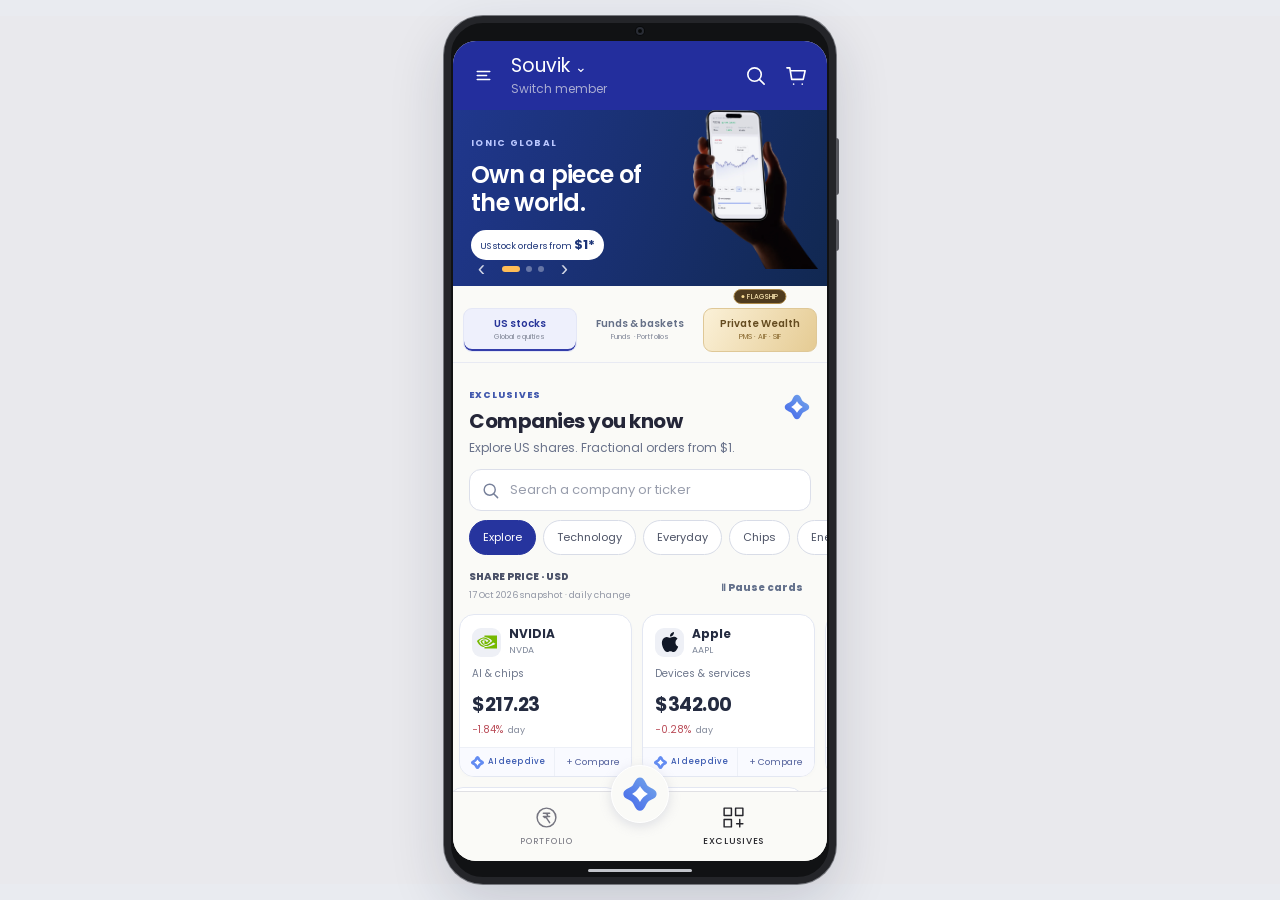
==== commit d5491536: "Use full viewport app layout on phones and retain desktop device preview" ====
--- a/index.html
+++ b/index.html
@@ -7,9 +7,9 @@
   <title>Ionic Exclusives · Explore</title>
   <link rel="stylesheet" href="screener.css?v=4">
   <link rel="stylesheet" href="solution.css?v=9">
-  <link rel="stylesheet" href="device-shell.css?v=4">
-  <link rel="stylesheet" href="ai-deep-dive.css?v=1">
-  <link rel="stylesheet" href="private-wealth-welcome.css?v=1">
+  <link rel="stylesheet" href="device-shell.css?v=5">
+  <link rel="stylesheet" href="ai-deep-dive.css?v=2">
+  <link rel="stylesheet" href="private-wealth-welcome.css?v=4">
 </head>
 <body>
   <main class="phone">
@@ -34,9 +34,9 @@
   <script src="screener.js?v=4"></script>
   <script src="strategy-data.js?v=1"></script>
   <script src="solution.js?v=8"></script>
-  <script src="ai-research-data.js?v=1"></script>
-  <script src="ai-deep-dive.js?v=1"></script>
-  <script src="private-wealth-welcome.js?v=1"></script>
+  <script src="ai-research-data.js?v=2"></script>
+  <script src="ai-deep-dive.js?v=2"></script>
+  <script src="private-wealth-welcome.js?v=4"></script>
   <script src="device-shell.js?v=4"></script>
 </body>
 </html>
--- a/device-shell.css
+++ b/device-shell.css
@@ -45,3 +45,11 @@
 .device-frame .app-shell::before,.device-frame .app-shell::after,.device-frame .status{content:none!important;display:none!important}
 
 .device-frame{--blue:#232e9d}.device-frame .top.blue .icon:first-child svg{width:19px}
+
+/* Real handsets use the viewport itself. The device frame is a desktop preview. */
+@media (max-width:600px), (max-width:950px) and (pointer:coarse) {
+ html,body{width:100%;height:100%;min-height:0;overflow:hidden;background:#fafaf7}
+ .device-frame{width:100%;max-width:none;height:100dvh;min-height:0;margin:0;border:0;border-radius:0;box-shadow:none;padding:env(safe-area-inset-top,0px) env(safe-area-inset-right,0px) env(safe-area-inset-bottom,0px) env(safe-area-inset-left,0px);background:#fafaf7}
+ .device-frame::before,.device-frame::after,.device-top,.device-bottom{display:none!important}
+ .device-frame>.phone,.device-frame>.app-shell{width:100%;max-width:none;min-height:0;margin:0;border-radius:0;box-shadow:none}
+}
--- a/private-wealth-welcome.css
+++ b/private-wealth-welcome.css
@@ -25,3 +25,20 @@
 @keyframes pwProgress{to{transform:scaleX(1)}}
 @media(max-height:760px){.pw-emblem{width:154px;height:154px;margin-bottom:20px}.pw-welcome-content{padding-top:73px;padding-bottom:100px}.pw-welcome-content h2{font-size:31px}.pw-divider{margin:17px 0 13px}.pw-welcome-content p{margin-bottom:16px}.pw-welcome-bottom{bottom:25px}}
 @media(prefers-reduced-motion:reduce){.pw-intro *{animation:none!important;transition:none!important}.pw-progress{display:none}.pw-flower{filter:none}}
+
+/* Private Wealth becomes a focused space, with one explicit route back. */
+.pw-focus-bar{display:none}.private-mode .quick-nav{display:none}.private-mode .hero-controls{display:none}
+.private-mode .pw-focus-bar{display:flex;align-items:center;justify-content:space-between;position:sticky;top:0;z-index:5;min-height:58px;padding:8px 16px;background:#faf7ef;border-bottom:1px solid #dfd3bc}
+.pw-focus-bar button{border:0;background:none;color:#74603d;font:500 9px Poppins,Arial,sans-serif;padding:6px 0;min-height:40px;display:flex;align-items:center;gap:6px}.pw-focus-bar button>span{font-size:23px;font-weight:400}.pw-focus-bar>span{font-size:9px;letter-spacing:.08em;color:#715934;text-align:right;font-weight:600}.pw-focus-bar small{display:block;font-size:7px;font-weight:400;margin-top:3px;color:#a18e6b}
+.private-mode .strategy-jumps{top:58px}.private-mode .strategy-section{scroll-margin-top:116px}
+.pw-leaving{animation:pwWelcomeLeave .22s ease both}
+@keyframes pwWelcomeLeave{to{opacity:0;transform:scale(1.025)}}
+.category-transition{position:absolute;inset:0;z-index:75;display:flex;flex-direction:column;align-items:center;justify-content:center;text-align:center;overflow:hidden;background:radial-gradient(ellipse at 50% 30%,#203c72,#102347 65%,#0b182d);color:#fff1db;padding:30px;animation:categoryCurtain 1s ease both;font-family:Poppins,Arial,sans-serif}
+.category-transition[data-kind=exit]{background:radial-gradient(ellipse at 50% 35%,#31445a,#13263e 65%,#0a1729);animation-duration:.9s}
+.category-skip{position:absolute;top:24px;right:20px;border:1px solid #fff3;border-radius:20px;background:none;color:#d7deed;min-height:36px;padding:0 15px;font-size:10px}
+.category-transition-art{width:145px;height:145px;display:grid;place-items:center;margin-bottom:25px}.category-transition-art img{width:100%;height:100%;object-fit:contain}.category-transition[data-kind=stocks] .category-transition-art{height:165px}.category-transition[data-kind=exit] .category-transition-art{width:165px;height:125px}
+.category-transition-label{font-size:8px;letter-spacing:.17em;color:#cbb68e;margin-bottom:13px}.category-transition h2{font:400 29px/1.2 Georgia,serif;margin:0 0 15px;color:#fff1d8}.category-transition p{font-size:10px;line-height:1.6;color:#aab8d0;margin:0}.category-transition-line{height:1px;width:35px;background:#cfb277;margin-top:25px}
+@keyframes categoryCurtain{0%{opacity:0;transform:translateX(12px)}18%,100%{opacity:1;transform:translateX(0)}}
+.category-transition.is-revealing{animation:categoryReveal .18s ease both}
+@keyframes categoryReveal{from{opacity:1;transform:translateX(0)}to{opacity:0;transform:translateX(-10px)}}
+@media(prefers-reduced-motion:reduce){.pw-leaving,.category-transition{animation:none!important}}
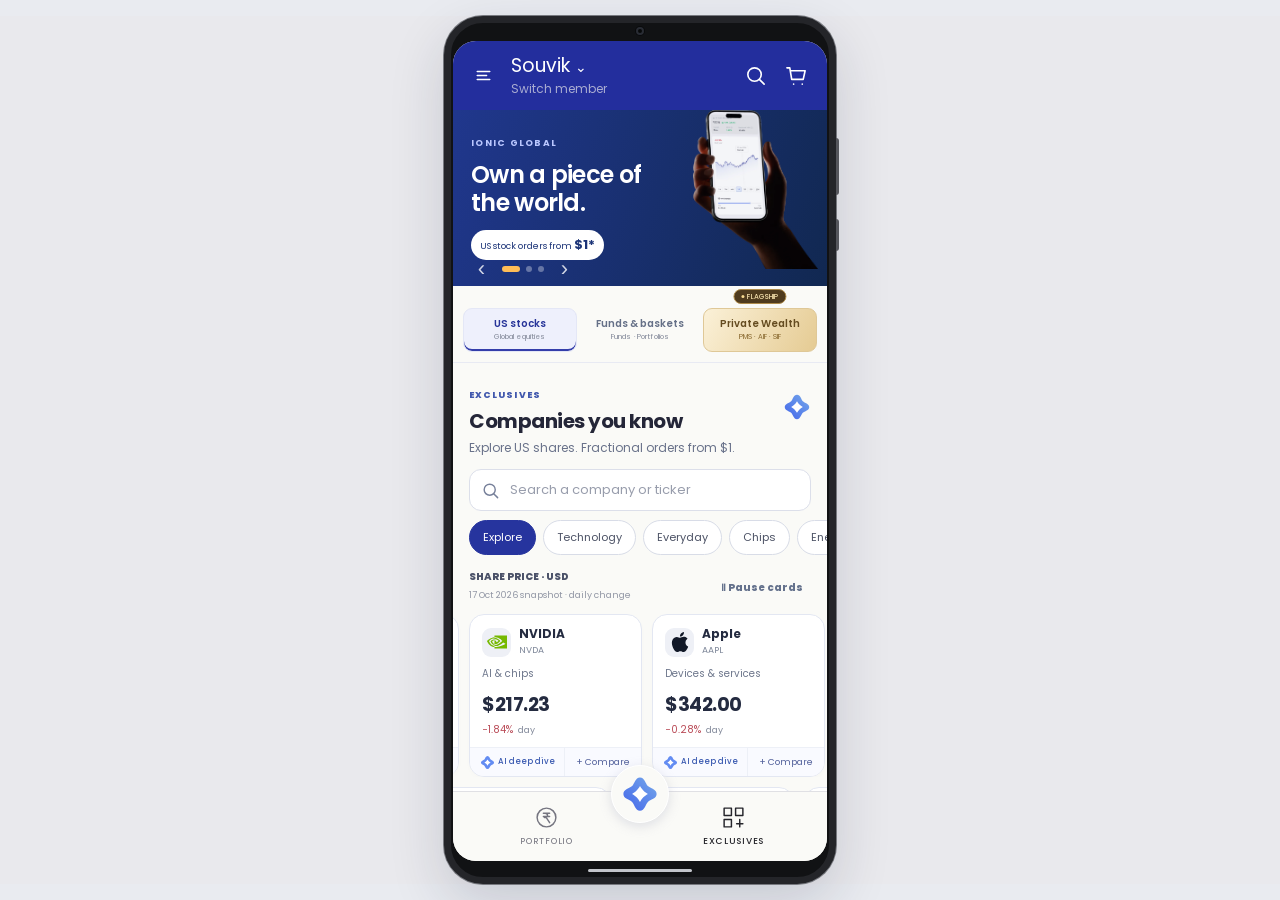
==== commit 2642999b: "Restore continuous stock card motion after touch and drag" ====
--- a/index.html
+++ b/index.html
@@ -33,7 +33,7 @@
   </main>
   <script src="screener.js?v=4"></script>
   <script src="strategy-data.js?v=1"></script>
-  <script src="solution.js?v=8"></script>
+  <script src="solution.js?v=10"></script>
   <script src="ai-research-data.js?v=2"></script>
   <script src="ai-deep-dive.js?v=2"></script>
   <script src="private-wealth-welcome.js?v=4"></script>
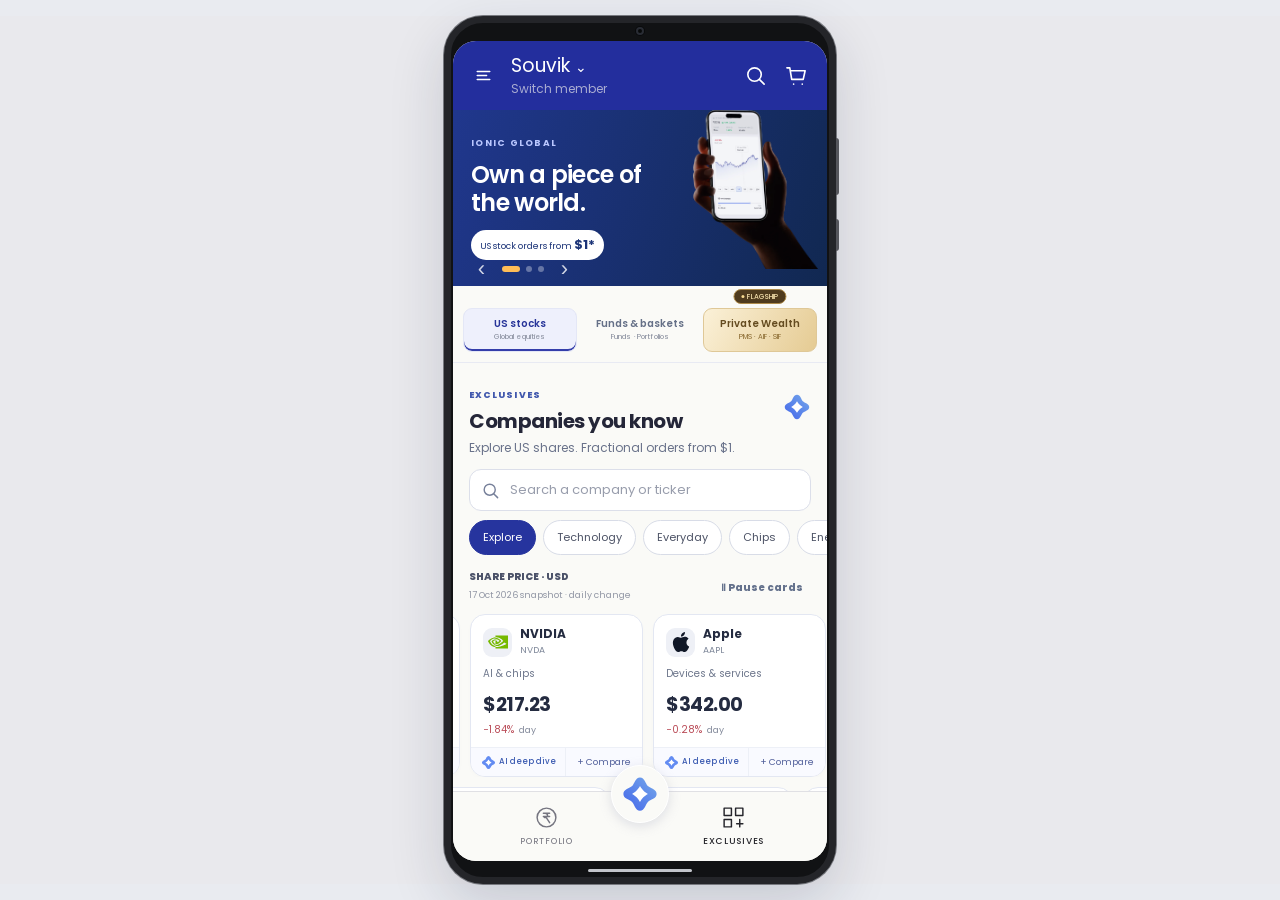
==== commit 8de9d4aa: "Highlight investment tabs and make BlackRock Managed US more prominent" ====
--- a/index.html
+++ b/index.html
@@ -6,7 +6,7 @@
   <meta name="theme-color" content="#252e9b">
   <title>Ionic Exclusives · Explore</title>
   <link rel="stylesheet" href="screener.css?v=4">
-  <link rel="stylesheet" href="solution.css?v=9">
+  <link rel="stylesheet" href="solution.css?v=10">
   <link rel="stylesheet" href="device-shell.css?v=5">
   <link rel="stylesheet" href="ai-deep-dive.css?v=2">
   <link rel="stylesheet" href="private-wealth-welcome.css?v=4">
@@ -24,7 +24,7 @@
         <div class="stock-list" id="stockList"></div>
         <div class="funding-note"><span>ⓘ</span><p><b>US equities · capital at risk.</b> $1 is the order minimum. Account funding and FX charges are separate.</p></div>
       </section>
-      <section class="other" id="other"><div class="section-head"><div><span class="eyebrow">FUNDS & STRATEGIES</span><h2>Prefer a portfolio?</h2></div></div><div class="product-tabs" role="tablist" aria-label="Other investments"><button class="active" data-product="funds" role="tab" aria-selected="true">Mutual funds</button><button data-product="managed" role="tab" aria-selected="false">Managed US</button><button data-product="edge" role="tab" aria-selected="false">Stock basket</button></div><div id="otherContent"></div></section>
+      <section class="other" id="other"><div class="section-head"><div><span class="eyebrow">FUNDS & STRATEGIES</span><h2>Prefer a portfolio?</h2></div></div><div class="product-tabs" role="tablist" aria-label="Other investments"><button class="active" data-product="funds" role="tab" aria-selected="true"><svg viewBox="0 0 24 24" aria-hidden="true"><path d="M4 20h16M6 16v-4h3v4m3 0V8h3v8m3 0V4h3v12"/></svg><span>Mutual funds</span><small>Curated funds</small></button><button data-product="managed" role="tab" aria-selected="false"><svg viewBox="0 0 24 24" aria-hidden="true"><circle cx="12" cy="12" r="9"/><ellipse cx="12" cy="12" rx="4" ry="9"/><path d="M3 12h18M5 6.5h14M5 17.5h14"/></svg><span>Managed US</span><small>BlackRock Smart Beta</small></button><button data-product="edge" role="tab" aria-selected="false"><svg viewBox="0 0 24 24" aria-hidden="true"><path d="m4 9 2 11h12l2-11ZM2 9h20M8 9l4-6 4 6M10 12v5m4-5v5"/></svg><span>Stock basket</span><small>Ionic Research</small></button></div><div id="otherContent"></div></section>
       <section class="catalogue" id="flagship"><div class="flagship-heading"><span class="eyebrow">IONIC · FLAGSHIP</span><h2>Specialist strategies.<br>Distinct possibilities.</h2><p>PMS, AIF and SIF, together in one place.</p></div><button data-app-section="pms"><span class="cat-icon">◈</span><span><b>Portfolio Management</b><small>Yield Enhancer · Fixed income<br>Captured minimum ₹50L · 9 PMS</small></span><strong>›</strong></button><button data-app-section="aif"><span class="cat-icon">◎</span><span><b>Alternative Investments</b><small>India Multimanager · Equity<br>Captured minimum ₹1.4Cr · 3 AIF</small></span><strong>›</strong></button><button data-app-section="sif"><span class="cat-icon">▧</span><span><b>Specialized Funds</b><small>RedHex · Hybrid long-short<br>Captured minimum ₹10L · 6 SIF</small></span><strong>›</strong></button><p class="flagship-note">Examples from supplied Ionic screens. Eligibility and current terms apply; returns are not guaranteed.</p></section>
       <p class="footer-note">Interactive concept · historical product data. No orders are placed. Check current terms with the provider.</p>
     </div>
--- a/solution.css
+++ b/solution.css
@@ -65,3 +65,19 @@
 .private-wealth-tab>button>small{color:#8b6b32}.private-wealth-tab>button.selected{background:linear-gradient(120deg,#fbf1d8,#e5cb93);border-color:#c7a568;color:#654c20;box-shadow:inset 0 -2px #a7792f}
 .private-wealth-tab:hover .flagship-tag,.private-wealth-tab:focus-within .flagship-tag,.private-wealth-tab:hover .flagship-tag i,.private-wealth-tab:focus-within .flagship-tag i{animation-play-state:paused}
 .strategy-jumps{top:76px}.strategy-section{scroll-margin-top:134px}
+
+/* Product choices remain visible as three distinct, equal-size tabs. */
+.phone .product-tabs{display:grid;grid-template-columns:repeat(3,minmax(0,1fr));gap:7px;padding:7px;margin:16px 0 14px;background:#edf0fc;border:1px solid #dce2f5;border-radius:16px;overflow:visible}
+.phone .product-tabs button{position:relative;min-width:0;min-height:88px;display:flex;flex-direction:column;align-items:center;justify-content:center;gap:5px;padding:10px 3px;border:1px solid #d9dff0;border-radius:11px;background:#fff;color:#344175;white-space:normal;transition:background .18s ease,color .18s ease,box-shadow .18s ease}
+.phone .product-tabs button svg{width:23px;height:23px;fill:none;stroke:currentColor;stroke-width:1.6;stroke-linecap:round;stroke-linejoin:round}
+.phone .product-tabs button span{font-size:10px;font-weight:600;line-height:1.25}
+.phone .product-tabs button small{font-size:7px;font-weight:400;line-height:1.3;color:#6f7b99}
+.phone .product-tabs button.active{background:#28369f;border-color:#28369f;color:white;box-shadow:0 3px 9px #28369f30}
+.phone .product-tabs button.active small{color:#dce2ff}
+.phone .product-tabs button:focus-visible{outline:2px solid #7183f0;outline-offset:3px}
+
+.phone .product-tabs button[data-product=managed]{border:2px solid #5364d5;background:#e5eaff;color:#27359c;box-shadow:0 3px 9px #28369f1c}
+.phone .product-tabs button[data-product=managed] span{font-size:11px;font-weight:700}
+.phone .product-tabs button[data-product=managed] small{color:#3d4ca5;font-weight:500;font-size:7px}
+.phone .product-tabs button[data-product=managed].active{background:#28369f;color:#fff;border-color:#28369f;box-shadow:0 4px 12px #28369f45}
+.phone .product-tabs button[data-product=managed].active small{color:#e2e7ff}
